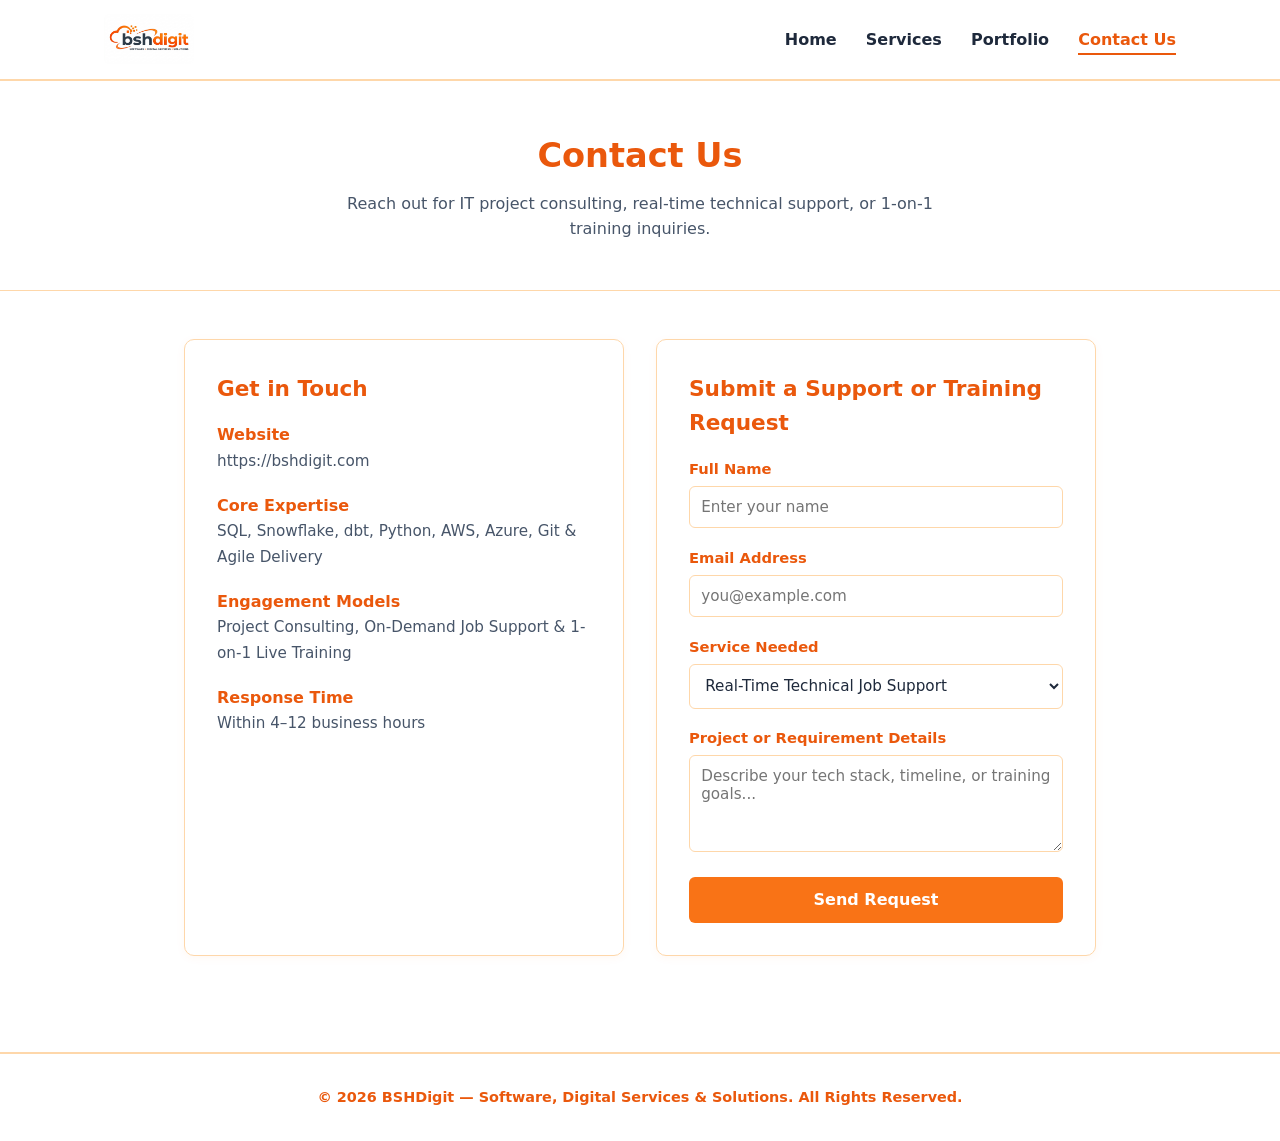
==== contact.html @ 3ada4867 "Add new website pages and redesign homepage" ====
<!DOCTYPE html>
<html lang="en">
<head>
  <meta charset="UTF-8" />
  <meta name="viewport" content="width=device-width, initial-scale=1.0" />
  <title>Contact Us | BSHDigit</title>
  <style>
    :root { --primary: #ea580c; --accent: #f97316; --accent-dark: #c2410c; --bg: #ffffff; --surface: #fff7ed; --text: #1e293b; --muted: #475569; --border: #fed7aa; }
    * { box-sizing: border-box; margin: 0; padding: 0; font-family: 'Segoe UI', system-ui, sans-serif; }
    body { background: var(--bg); color: var(--text); line-height: 1.6; }
    header { background: #ffffff; border-bottom: 2px solid var(--border); position: sticky; top: 0; z-index: 100; }
    .nav-container { max-width: 1120px; margin: 0 auto; padding: 0.9rem 1.5rem; display: flex; justify-content: space-between; align-items: center; flex-wrap: wrap; gap: 1rem; }
    .brand { display: flex; align-items: center; text-decoration: none; }
    .brand img { height: 50px; width: auto; border-radius: 6px; display: block; }
    nav a { text-decoration: none; color: var(--text); font-weight: 600; margin-left: 1.5rem; padding-bottom: 4px; }
    nav a:hover, nav a.active { color: var(--primary); border-bottom: 2px solid var(--primary); }
    .page-banner { background: #ffffff; border-bottom: 1px solid var(--border); padding: 3rem 1.5rem; text-align: center; }
    .page-banner h1 { font-size: 2.1rem; margin-bottom: 0.5rem; color: var(--primary); }
    .page-banner p { color: var(--muted); max-width: 640px; margin: 0 auto; }
    .container { max-width: 960px; margin: 0 auto; padding: 3rem 1.5rem; display: grid; grid-template-columns: repeat(auto-fit, minmax(300px, 1fr)); gap: 2rem; }
    .info-card, .form-card { background: #ffffff; border: 1px solid var(--border); border-radius: 10px; padding: 2rem; box-shadow: 0 2px 10px rgba(249,115,22,0.05); }
    .info-card h2, .form-card h2 { color: var(--primary); margin-bottom: 1rem; font-size: 1.35rem; }
    .info-item { margin-bottom: 1.2rem; }
    .info-item strong { display: block; color: var(--primary); }
    .info-item span { color: var(--muted); font-size: 0.95rem; }
    label { display: block; font-weight: 600; color: var(--primary); margin-bottom: 0.35rem; font-size: 0.92rem; }
    input, select, textarea { width: 100%; padding: 0.7rem; border: 1px solid var(--border); border-radius: 6px; margin-bottom: 1.1rem; font-size: 0.95rem; background: #ffffff; color: var(--text); }
    input:focus, select:focus, textarea:focus { outline: 2px solid var(--accent); border-color: var(--accent); }
    button { background: var(--accent); color: #ffffff; border: none; padding: 0.85rem 1.5rem; border-radius: 6px; font-weight: 600; font-size: 1rem; cursor: pointer; width: 100%; transition: background 0.2s; }
    button:hover { background: var(--accent-dark); }
    footer { background: #ffffff; border-top: 2px solid var(--border); color: var(--primary); text-align: center; padding: 2rem 1.5rem; margin-top: 3rem; font-size: 0.9rem; font-weight: 600; }
  </style>
</head>
<body>
  <header>
    <div class="nav-container">
      <a href="index.html" class="brand" aria-label="BSHDigit Home">
        <img src="logo.jpg" alt="BSHDigit" />
      </a>
      <nav>
        <a href="index.html">Home</a>
        <a href="services.html">Services</a>
        <a href="portfolio.html">Portfolio</a>
        <a href="contact.html" class="active">Contact Us</a>
      </nav>
    </div>
  </header>

  <section class="page-banner">
    <h1>Contact Us</h1>
    <p>Reach out for IT project consulting, real-time technical support, or 1-on-1 training inquiries.</p>
  </section>

  <main class="container">
    <div class="info-card">
      <h2>Get in Touch</h2>
      <div class="info-item">
        <strong>Website</strong>
        <span>https://bshdigit.com</span>
      </div>
      <div class="info-item">
        <strong>Core Expertise</strong>
        <span>SQL, Snowflake, dbt, Python, AWS, Azure, Git & Agile Delivery</span>
      </div>
      <div class="info-item">
        <strong>Engagement Models</strong>
        <span>Project Consulting, On-Demand Job Support & 1-on-1 Live Training</span>
      </div>
      <div class="info-item">
        <strong>Response Time</strong>
        <span>Within 4–12 business hours</span>
      </div>
    </div>

    <div class="form-card">
      <h2>Submit a Support or Training Request</h2>
      <!-- Replace YOUR_ACCESS_KEY with your free Web3Forms key so submissions reach your email -->
      <form action="https://api.web3forms.com/submit" method="POST">
        <input type="hidden" name="access_key" value="YOUR_ACCESS_KEY" />

        <label for="name">Full Name</label>
        <input type="text" id="name" name="name" placeholder="Enter your name" required />

        <label for="email">Email Address</label>
        <input type="email" id="email" name="email" placeholder="you@example.com" required />

        <label for="service">Service Needed</label>
        <select id="service" name="service">
          <option value="Technical Job Support">Real-Time Technical Job Support</option>
          <option value="1-on-1 Personal Training">1-on-1 Personal Training (SQL / Snowflake / dbt)</option>
          <option value="Data Engineering Project">Data Engineering / Cloud Consulting</option>
          <option value="Other IT Solution">Other Software / Digital Service</option>
        </select>

        <label for="message">Project or Requirement Details</label>
        <textarea id="message" name="message" rows="4" placeholder="Describe your tech stack, timeline, or training goals..." required></textarea>

        <button type="submit">Send Request</button>
      </form>
    </div>
  </main>

  <footer>
    <p>&copy; 2026 BSHDigit — Software, Digital Services & Solutions. All Rights Reserved.</p>
  </footer>
</body>
</html>
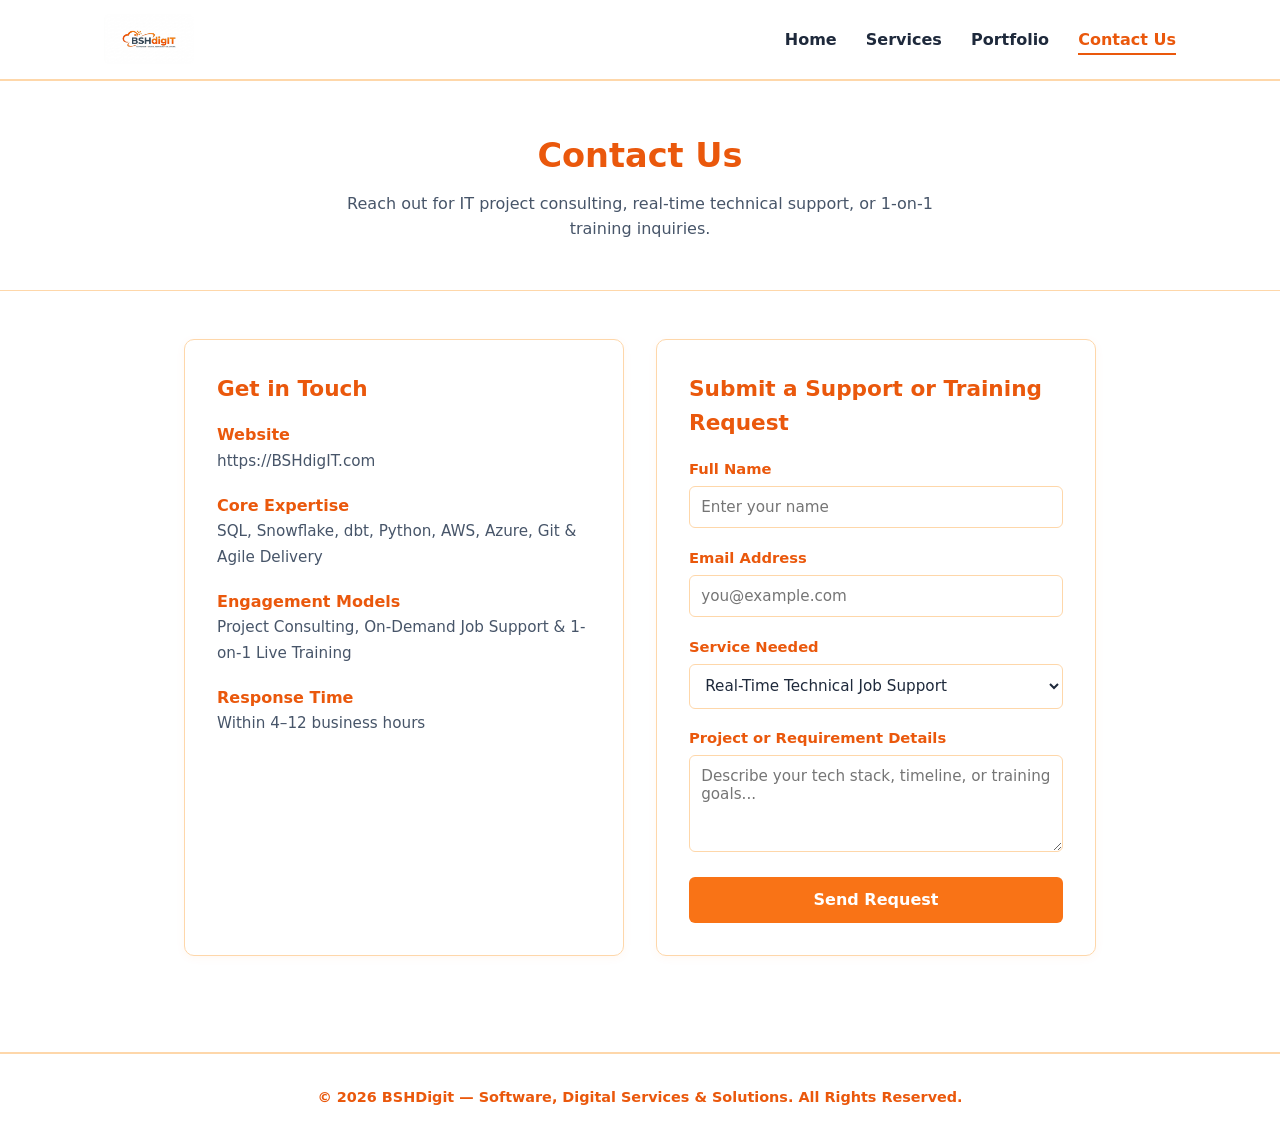
==== commit 48db333b: "Update contact and project documentation" ====
--- a/contact.html
+++ b/contact.html
@@ -56,7 +56,7 @@
       <h2>Get in Touch</h2>
       <div class="info-item">
         <strong>Website</strong>
-        <span>https://bshdigit.com</span>
+        <span>https://BSHdigIT.com</span>
       </div>
       <div class="info-item">
         <strong>Core Expertise</strong>
